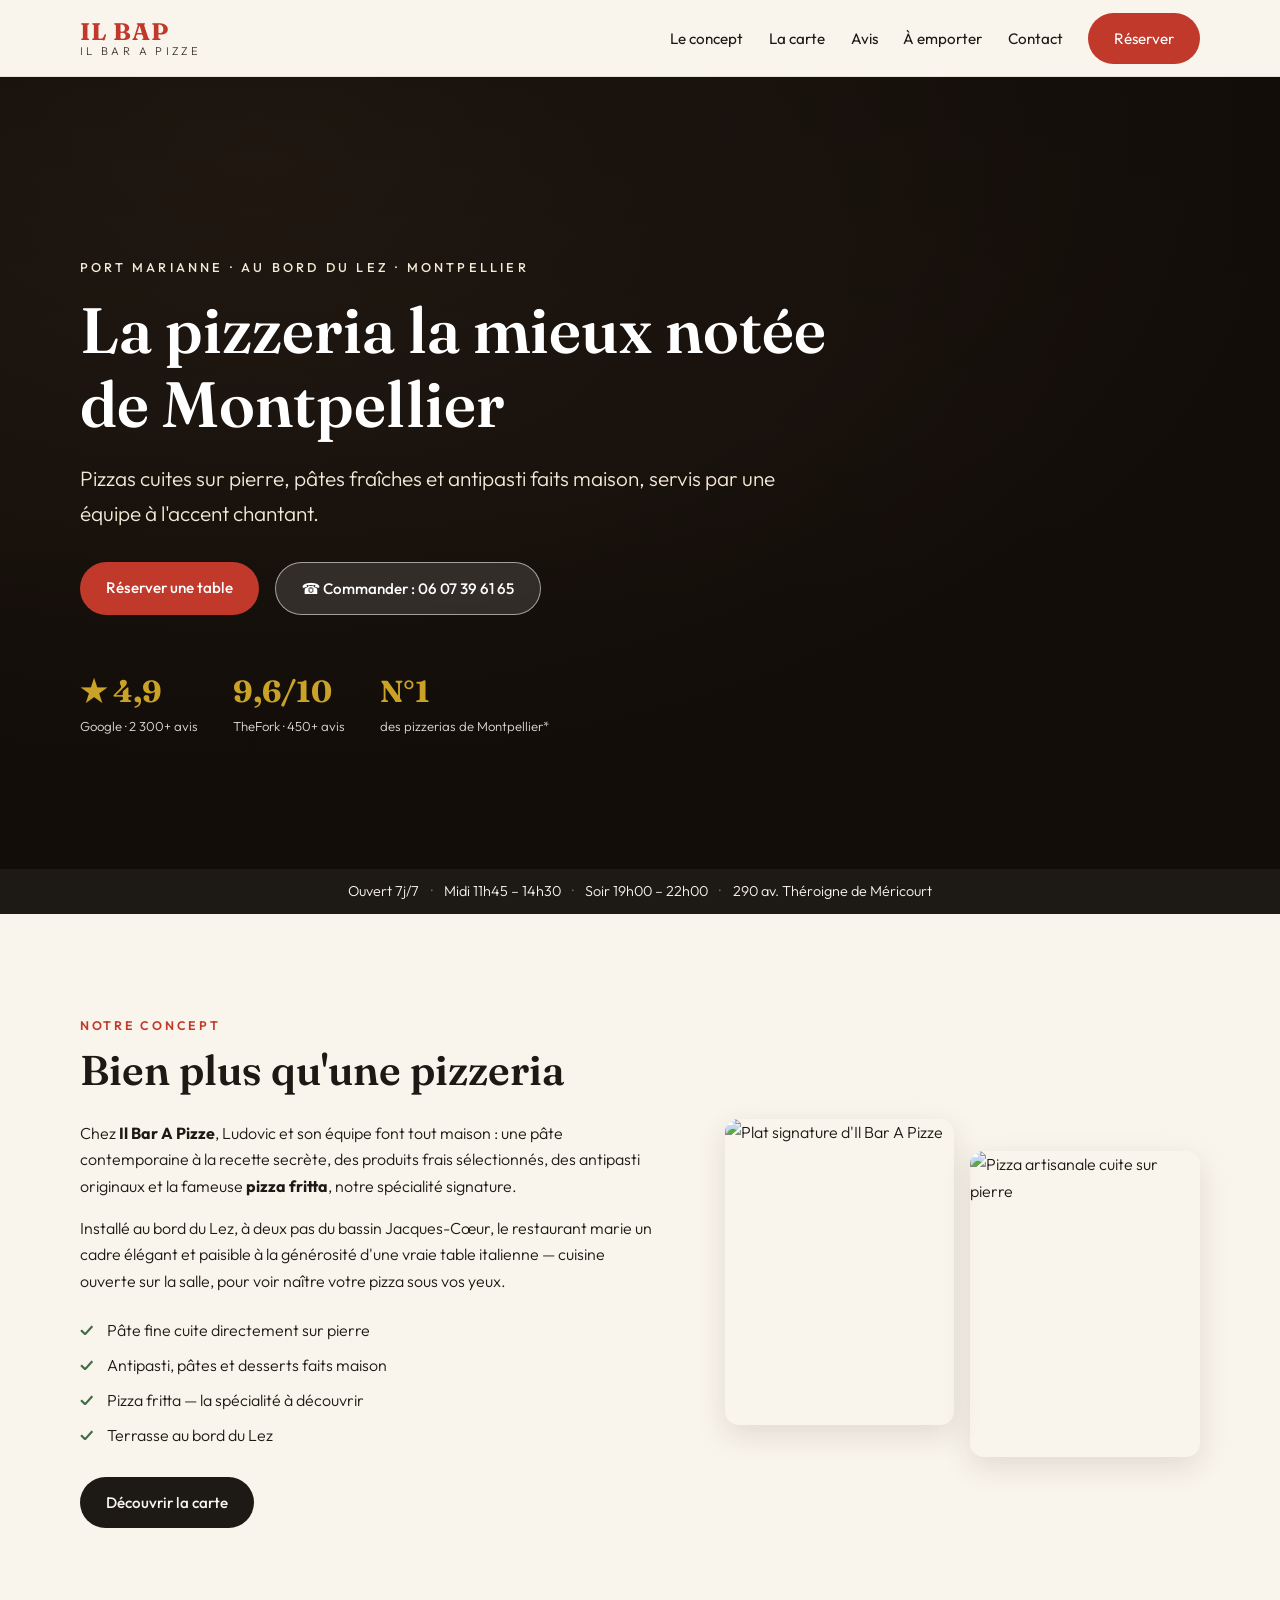
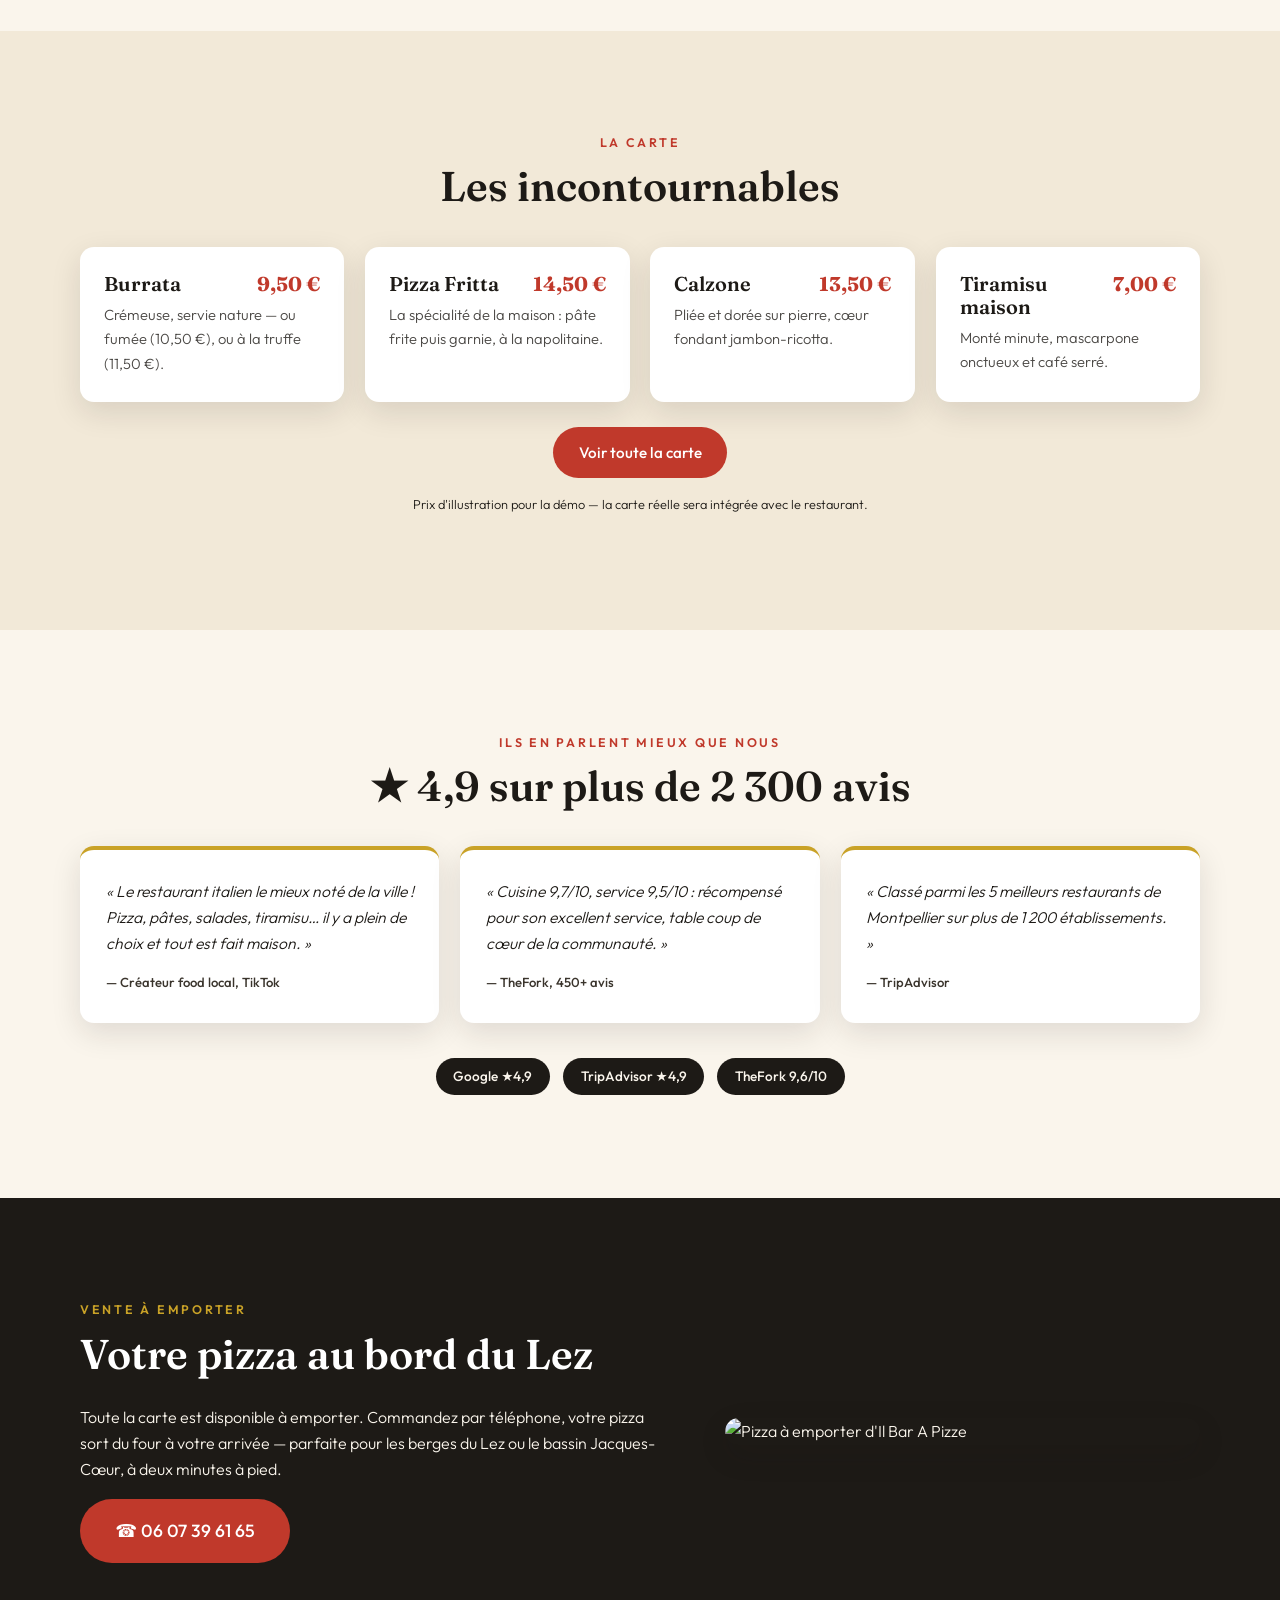
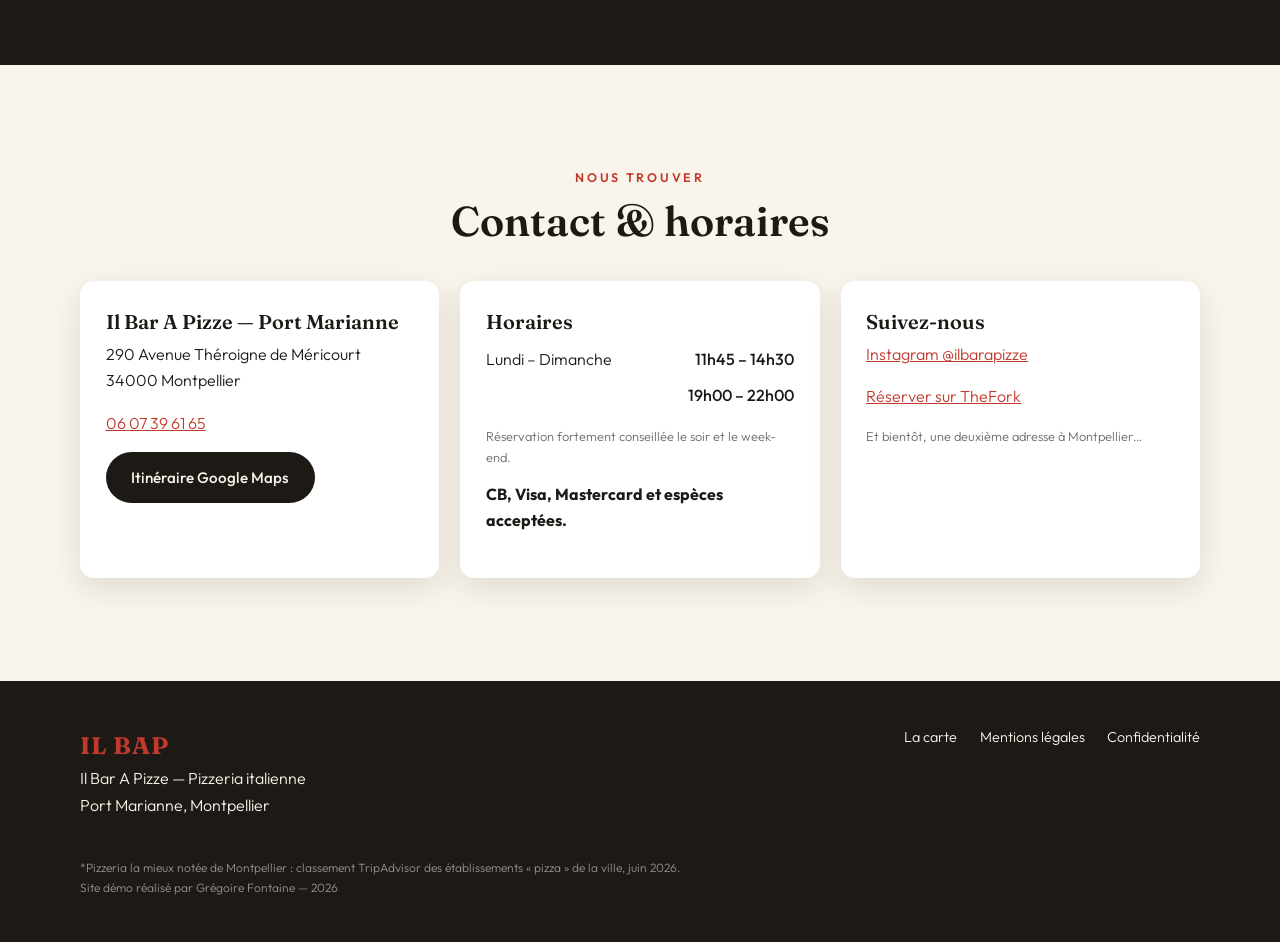
==== public/index.html @ 88d39f89 "refactor: fichiers du site dans public/ (perimetre de deploiement isole) Seul public/ est deploye su" ====
<!doctype html>
<html lang="fr">
<head>
  <meta charset="utf-8">
  <meta name="viewport" content="width=device-width, initial-scale=1">
  <title>Il Bar A Pizze — Pizzeria italienne à Montpellier Port Marianne | ★4,9</title>
  <meta name="description" content="Il Bar A Pizze, la pizzeria la mieux notée de Montpellier (★4,9 sur plus de 2 300 avis). Pizzas cuites sur pierre, pâtes fraîches et antipasti faits maison, au bord du Lez à Port Marianne. Réservation et vente à emporter.">
  <link rel="canonical" href="https://website-ilbapapizze.pages.dev/">
  <meta property="og:type" content="website">
  <meta property="og:locale" content="fr_FR">
  <meta property="og:site_name" content="Il Bar A Pizze">
  <meta property="og:title" content="Il Bar A Pizze — Pizzeria italienne à Montpellier Port Marianne">
  <meta property="og:description" content="La pizzeria la mieux notée de Montpellier : ★4,9 sur plus de 2 300 avis Google. Pizzas sur pierre, fait maison, au bord du Lez.">
  <meta property="og:url" content="https://website-ilbapapizze.pages.dev/">
  <meta property="og:image" content="https://v2cdn1.centralappstatic.com/image/clip/1080x647_cover_9dd6b33151b64650ad513213b6ce25dc.webp">
  <link rel="icon" type="image/svg+xml" href="favicon.svg">
  <link rel="preconnect" href="https://fonts.googleapis.com">
  <link rel="preconnect" href="https://fonts.gstatic.com" crossorigin>
  <link href="https://fonts.googleapis.com/css2?family=Fraunces:opsz,wght@9..144,400;9..144,600;9..144,700&family=Outfit:wght@300;400;500;600&display=swap" rel="stylesheet">
  <link rel="stylesheet" href="css/style.css">
  <script type="application/ld+json">
  {
    "@context": "https://schema.org",
    "@type": "Restaurant",
    "name": "Il Bar A Pizze",
    "alternateName": "Il BAP",
    "servesCuisine": ["Pizza", "Italienne"],
    "priceRange": "€€",
    "telephone": "+33607396165",
    "url": "https://ilbarapizze.fr",
    "address": {
      "@type": "PostalAddress",
      "streetAddress": "290 Avenue Théroigne de Méricourt",
      "addressLocality": "Montpellier",
      "postalCode": "34000",
      "addressCountry": "FR"
    },
    "hasMenu": "https://website-ilbapapizze.pages.dev/carte.html",
    "acceptsReservations": "https://www.thefork.fr/restaurant/il-bar-a-pizze-r805951",
    "openingHoursSpecification": [
      { "@type": "OpeningHoursSpecification", "dayOfWeek": ["Monday","Tuesday","Wednesday","Thursday","Friday","Saturday","Sunday"], "opens": "11:45", "closes": "14:30" },
      { "@type": "OpeningHoursSpecification", "dayOfWeek": ["Monday","Tuesday","Wednesday","Thursday","Friday","Saturday","Sunday"], "opens": "19:00", "closes": "22:00" }
    ]
  }
  </script>
</head>
<body>

<header class="site-header" id="haut">
  <div class="container header-inner">
    <a class="brand" href="#haut" aria-label="Il Bar A Pizze — accueil">
      <span class="brand-mark">IL BAP</span>
      <span class="brand-sub">Il Bar A Pizze</span>
    </a>
    <nav class="main-nav" id="main-nav" aria-label="Navigation principale">
      <a href="#concept">Le concept</a>
      <a href="carte.html">La carte</a>
      <a href="#avis">Avis</a>
      <a href="#emporter">À emporter</a>
      <a href="#contact">Contact</a>
      <a class="btn btn-primary nav-cta" href="https://www.thefork.fr/restaurant/il-bar-a-pizze-r805951" target="_blank" rel="noopener">Réserver</a>
    </nav>
    <button class="nav-toggle" id="nav-toggle" aria-expanded="false" aria-controls="main-nav" aria-label="Ouvrir le menu">
      <span></span><span></span><span></span>
    </button>
  </div>
</header>

<main>

  <!-- ===== HERO ===== -->
  <section class="hero">
    <div class="hero-media" role="img" aria-label="Pizza napolitaine sortie du four, Il Bar A Pizze"></div>
    <div class="hero-overlay"></div>
    <div class="container hero-content">
      <p class="hero-kicker reveal">Port Marianne · Au bord du Lez · Montpellier</p>
      <h1 class="reveal">La pizzeria la mieux notée<br>de Montpellier</h1>
      <p class="hero-lede reveal">Pizzas cuites sur pierre, pâtes fraîches et antipasti faits maison,
      servis par une équipe à l'accent chantant.</p>
      <div class="hero-ctas reveal">
        <a class="btn btn-primary" href="https://www.thefork.fr/restaurant/il-bar-a-pizze-r805951" target="_blank" rel="noopener">Réserver une table</a>
        <a class="btn btn-ghost" href="tel:+33607396165">☎ Commander : 06 07 39 61 65</a>
      </div>
      <div class="hero-proof reveal" aria-label="Notes du restaurant">
        <div class="proof-item"><strong>★ 4,9</strong><span>Google · 2 300+ avis</span></div>
        <div class="proof-item"><strong>9,6/10</strong><span>TheFork · 450+ avis</span></div>
        <div class="proof-item"><strong>N°1</strong><span>des pizzerias de Montpellier*</span></div>
      </div>
    </div>
  </section>

  <!-- ===== BANDEAU HORAIRES ===== -->
  <div class="ribbon">
    <div class="container ribbon-inner">
      <span>Ouvert 7j/7</span><span class="dot">·</span>
      <span>Midi 11h45 – 14h30</span><span class="dot">·</span>
      <span>Soir 19h00 – 22h00</span><span class="dot">·</span>
      <span>290 av. Théroigne de Méricourt</span>
    </div>
  </div>

  <!-- ===== CONCEPT ===== -->
  <section class="section" id="concept">
    <div class="container grid-2">
      <div class="reveal">
        <p class="kicker">Notre concept</p>
        <h2>Bien plus qu'une pizzeria</h2>
        <p>Chez <strong>Il Bar A Pizze</strong>, Ludovic et son équipe font tout maison :
        une pâte contemporaine à la recette secrète, des produits frais sélectionnés,
        des antipasti originaux et la fameuse <strong>pizza fritta</strong>, notre
        spécialité signature.</p>
        <p>Installé au bord du Lez, à deux pas du bassin Jacques-Cœur, le restaurant
        marie un cadre élégant et paisible à la générosité d'une vraie table italienne —
        cuisine ouverte sur la salle, pour voir naître votre pizza sous vos yeux.</p>
        <ul class="checklist">
          <li>Pâte fine cuite directement sur pierre</li>
          <li>Antipasti, pâtes et desserts faits maison</li>
          <li>Pizza fritta — la spécialité à découvrir</li>
          <li>Terrasse au bord du Lez</li>
        </ul>
        <a class="btn btn-secondary" href="carte.html">Découvrir la carte</a>
      </div>
      <div class="media-stack reveal">
        <img src="https://v2cdn1.centralappstatic.com/image/clip/1638x2048_gallery_b835a642960042d3a331706dbaeef940.webp?edge=800&format=webp" alt="Plat signature d'Il Bar A Pizze" loading="lazy">
        <img src="https://v2cdn1.centralappstatic.com/image/clip/1638x2048_gallery_f11c6b207b8541b193ec748c2850dc55.webp?edge=800&format=webp" alt="Pizza artisanale cuite sur pierre" loading="lazy">
      </div>
    </div>
  </section>

  <!-- ===== EXTRAITS DE CARTE ===== -->
  <section class="section section-alt" id="carte">
    <div class="container">
      <p class="kicker center reveal">La carte</p>
      <h2 class="center reveal">Les incontournables</h2>
      <div class="menu-grid">
        <article class="menu-card reveal">
          <h3>Burrata <span class="menu-price">9,50 €</span></h3>
          <p>Crémeuse, servie nature — ou fumée (10,50 €), ou à la truffe (11,50 €).</p>
        </article>
        <article class="menu-card reveal">
          <h3>Pizza Fritta <span class="menu-price">14,50 €</span></h3>
          <p>La spécialité de la maison : pâte frite puis garnie, à la napolitaine.</p>
        </article>
        <article class="menu-card reveal">
          <h3>Calzone <span class="menu-price">13,50 €</span></h3>
          <p>Pliée et dorée sur pierre, cœur fondant jambon-ricotta.</p>
        </article>
        <article class="menu-card reveal">
          <h3>Tiramisu maison <span class="menu-price">7,00 €</span></h3>
          <p>Monté minute, mascarpone onctueux et café serré.</p>
        </article>
      </div>
      <p class="center reveal"><a class="btn btn-primary" href="carte.html">Voir toute la carte</a></p>
      <p class="center fine-print reveal">Prix d'illustration pour la démo — la carte réelle sera intégrée avec le restaurant.</p>
    </div>
  </section>

  <!-- ===== AVIS ===== -->
  <section class="section" id="avis">
    <div class="container">
      <p class="kicker center reveal">Ils en parlent mieux que nous</p>
      <h2 class="center reveal">★ 4,9 sur plus de 2 300 avis</h2>
      <div class="reviews-grid">
        <blockquote class="review-card reveal">
          <p>« Le restaurant italien le mieux noté de la ville ! Pizza, pâtes, salades,
          tiramisu… il y a plein de choix et tout est fait maison. »</p>
          <footer>— Créateur food local, TikTok</footer>
        </blockquote>
        <blockquote class="review-card reveal">
          <p>« Cuisine 9,7/10, service 9,5/10 : récompensé pour son excellent service,
          table coup de cœur de la communauté. »</p>
          <footer>— TheFork, 450+ avis</footer>
        </blockquote>
        <blockquote class="review-card reveal">
          <p>« Classé parmi les 5 meilleurs restaurants de Montpellier sur plus de
          1 200 établissements. »</p>
          <footer>— TripAdvisor</footer>
        </blockquote>
      </div>
      <div class="badges reveal">
        <a class="badge" href="https://www.google.com/maps/search/?api=1&query=Il+Bar+A+Pizze+Montpellier" target="_blank" rel="noopener">Google ★4,9</a>
        <a class="badge" href="https://www.tripadvisor.com/Restaurant_Review-g187153-d26343983-Reviews-Il_Bar_A_Pizze-Montpellier_Herault_Occitanie.html" target="_blank" rel="noopener">TripAdvisor ★4,9</a>
        <a class="badge" href="https://www.thefork.fr/restaurant/il-bar-a-pizze-r805951" target="_blank" rel="noopener">TheFork 9,6/10</a>
      </div>
    </div>
  </section>

  <!-- ===== À EMPORTER ===== -->
  <section class="section section-dark" id="emporter">
    <div class="container grid-2">
      <div class="reveal">
        <p class="kicker">Vente à emporter</p>
        <h2>Votre pizza au bord du Lez</h2>
        <p>Toute la carte est disponible à emporter. Commandez par téléphone,
        votre pizza sort du four à votre arrivée — parfaite pour les berges
        du Lez ou le bassin Jacques-Cœur, à deux minutes à pied.</p>
        <a class="btn btn-primary btn-lg" href="tel:+33607396165">☎ 06 07 39 61 65</a>
      </div>
      <div class="reveal">
        <img class="rounded" src="https://v2cdn1.centralappstatic.com/image/clip/1638x2048_gallery_f69d93fa540847f6a11b958d049e3445.webp?edge=800&format=webp" alt="Pizza à emporter d'Il Bar A Pizze" loading="lazy">
      </div>
    </div>
  </section>

  <!-- ===== CONTACT ===== -->
  <section class="section" id="contact">
    <div class="container">
      <p class="kicker center reveal">Nous trouver</p>
      <h2 class="center reveal">Contact & horaires</h2>
      <div class="contact-grid">
        <div class="contact-card reveal">
          <h3>Il Bar A Pizze — Port Marianne</h3>
          <p>290 Avenue Théroigne de Méricourt<br>34000 Montpellier</p>
          <p><a href="tel:+33607396165">06 07 39 61 65</a></p>
          <p><a class="btn btn-secondary" href="https://www.google.com/maps/search/?api=1&query=Il+Bar+A+Pizze+290+Avenue+Théroigne+de+Méricourt+Montpellier" target="_blank" rel="noopener">Itinéraire Google Maps</a></p>
        </div>
        <div class="contact-card reveal">
          <h3>Horaires</h3>
          <table class="hours">
            <tr><td>Lundi – Dimanche</td><td>11h45 – 14h30</td></tr>
            <tr><td></td><td>19h00 – 22h00</td></tr>
          </table>
          <p class="fine-print">Réservation fortement conseillée le soir et le week-end.</p>
          <p><strong>CB, Visa, Mastercard et espèces acceptées.</strong></p>
        </div>
        <div class="contact-card reveal">
          <h3>Suivez-nous</h3>
          <p><a href="https://www.instagram.com/ilbarapizze" target="_blank" rel="noopener">Instagram @ilbarapizze</a></p>
          <p><a href="https://www.thefork.fr/restaurant/il-bar-a-pizze-r805951" target="_blank" rel="noopener">Réserver sur TheFork</a></p>
          <p class="fine-print">Et bientôt, une deuxième adresse à Montpellier…</p>
        </div>
      </div>
    </div>
  </section>

</main>

<footer class="site-footer">
  <div class="container footer-inner">
    <div>
      <span class="brand-mark">IL BAP</span>
      <p>Il Bar A Pizze — Pizzeria italienne<br>Port Marianne, Montpellier</p>
    </div>
    <nav aria-label="Liens de bas de page">
      <a href="carte.html">La carte</a>
      <a href="mentions-legales.html">Mentions légales</a>
      <a href="confidentialite.html">Confidentialité</a>
    </nav>
    <p class="footer-note">*Pizzeria la mieux notée de Montpellier : classement TripAdvisor des établissements « pizza » de la ville, juin 2026.<br>
    Site démo réalisé par Grégoire Fontaine — <span id="year"></span></p>
  </div>
</footer>

<script src="js/main.js"></script>
</body>
</html>
---- public/css/style.css ----
/* ============================================
   Il Bar A Pizze — démo
   Palette : crème / charbon / tomate / basilic
   ============================================ */

:root {
  --cream: #faf5ec;
  --cream-deep: #f2e9d8;
  --char: #1d1a16;
  --char-soft: #3a342c;
  --tomato: #c0392b;
  --tomato-dark: #9e2b1f;
  --basil: #3f6b45;
  --gold: #c9a227;
  --white: #ffffff;
  --radius: 14px;
  --shadow: 0 10px 30px rgba(29, 26, 22, .12);
  --font-display: "Fraunces", Georgia, serif;
  --font-body: "Outfit", system-ui, sans-serif;
}

* { margin: 0; padding: 0; box-sizing: border-box; }

html { scroll-behavior: smooth; }

body {
  font-family: var(--font-body);
  font-weight: 300;
  color: var(--char);
  background: var(--cream);
  line-height: 1.65;
  -webkit-font-smoothing: antialiased;
}

img { max-width: 100%; display: block; }

.container { width: min(1120px, 92%); margin-inline: auto; }

h1, h2, h3 { font-family: var(--font-display); font-weight: 600; line-height: 1.15; }
h1 { font-size: clamp(2.2rem, 5.5vw, 4rem); }
h2 { font-size: clamp(1.7rem, 3.5vw, 2.6rem); margin-bottom: .6em; }
h3 { font-size: 1.25rem; margin-bottom: .4em; }

p { margin-bottom: 1em; }
a { color: var(--tomato); }

.center { text-align: center; }

.kicker {
  text-transform: uppercase;
  letter-spacing: .22em;
  font-size: .78rem;
  font-weight: 600;
  color: var(--tomato);
  margin-bottom: .8em;
}

.fine-print { font-size: .8rem; opacity: .65; }

/* ===== Boutons ===== */
.btn {
  display: inline-block;
  padding: .85em 1.7em;
  border-radius: 999px;
  font-weight: 500;
  font-size: .95rem;
  text-decoration: none;
  transition: transform .18s ease, box-shadow .18s ease, background .18s ease;
}
.btn:hover { transform: translateY(-2px); box-shadow: var(--shadow); }
.btn-primary { background: var(--tomato); color: var(--white); }
.btn-primary:hover { background: var(--tomato-dark); }
.btn-secondary { background: var(--char); color: var(--cream); }
.btn-ghost { background: rgba(255,255,255,.12); color: var(--white); border: 1px solid rgba(255,255,255,.55); backdrop-filter: blur(4px); }
.btn-ghost-dark { background: transparent; color: var(--char); border: 1.5px solid var(--char); }
.btn-lg { font-size: 1.1rem; padding: 1em 2em; }

/* ===== Header ===== */
.site-header {
  position: sticky; top: 0; z-index: 50;
  background: rgba(250, 245, 236, .92);
  backdrop-filter: blur(10px);
  border-bottom: 1px solid rgba(29,26,22,.08);
}
.header-inner { display: flex; align-items: center; justify-content: space-between; padding-block: .8rem; }
.brand { text-decoration: none; color: var(--char); display: flex; flex-direction: column; line-height: 1.1; }
.brand-mark { font-family: var(--font-display); font-weight: 700; font-size: 1.5rem; letter-spacing: .04em; color: var(--tomato); }
.brand-sub { font-size: .7rem; text-transform: uppercase; letter-spacing: .3em; color: var(--char-soft); }
.main-nav { display: flex; align-items: center; gap: 1.6rem; }
.main-nav a { color: var(--char); text-decoration: none; font-weight: 400; font-size: .95rem; }
.main-nav a:hover { color: var(--tomato); }
.main-nav a[aria-current="page"] { color: var(--tomato); font-weight: 600; }
.nav-cta { color: var(--white) !important; }
.nav-toggle { display: none; background: none; border: none; cursor: pointer; padding: .4rem; }
.nav-toggle span { display: block; width: 24px; height: 2px; background: var(--char); margin: 5px 0; transition: .25s; }

/* ===== Hero ===== */
.hero { position: relative; min-height: 88vh; display: flex; align-items: center; color: var(--white); }
.hero-media {
  position: absolute; inset: 0;
  background:
    url("https://v2cdn1.centralappstatic.com/image/clip/1080x647_cover_9dd6b33151b64650ad513213b6ce25dc.webp?edge=1600&format=webp") center/cover no-repeat,
    radial-gradient(120% 120% at 20% 10%, #2c2017 0%, #120d09 70%);
}
.hero-overlay {
  position: absolute; inset: 0;
  background: linear-gradient(180deg, rgba(18,13,9,.55) 0%, rgba(18,13,9,.35) 45%, rgba(18,13,9,.78) 100%);
}
.hero-content { position: relative; padding-block: 7rem 4rem; }
.hero-kicker { text-transform: uppercase; letter-spacing: .25em; font-size: .8rem; font-weight: 500; margin-bottom: 1.2em; color: var(--cream-deep); }
.hero-lede { font-size: clamp(1.05rem, 2vw, 1.3rem); max-width: 34em; margin-top: 1em; color: var(--cream-deep); }
.hero-ctas { display: flex; flex-wrap: wrap; gap: 1rem; margin-top: 2rem; }
.hero-proof { display: flex; flex-wrap: wrap; gap: 2.2rem; margin-top: 3.2rem; }
.proof-item { display: flex; flex-direction: column; }
.proof-item strong { font-family: var(--font-display); font-size: 1.9rem; color: var(--gold); }
.proof-item span { font-size: .82rem; opacity: .85; }

/* ===== Ribbon horaires ===== */
.ribbon { background: var(--char); color: var(--cream); font-size: .9rem; }
.ribbon-inner { display: flex; flex-wrap: wrap; justify-content: center; gap: .7rem; padding-block: .65rem; }
.ribbon .dot { opacity: .45; }

/* ===== Sections ===== */
.section { padding-block: clamp(3.5rem, 8vw, 6.5rem); }
.section-alt { background: var(--cream-deep); }
.section-dark { background: var(--char); color: var(--cream); }
.section-dark h2 { color: var(--white); }
.section-dark .kicker { color: var(--gold); }

.grid-2 { display: grid; grid-template-columns: 1.1fr .9fr; gap: clamp(2rem, 5vw, 4.5rem); align-items: center; }

.checklist { list-style: none; margin: 1.4em 0 1.8em; }
.checklist li { padding-left: 1.7em; position: relative; margin-bottom: .55em; }
.checklist li::before { content: "✓"; position: absolute; left: 0; color: var(--basil); font-weight: 700; }

.media-stack { display: grid; grid-template-columns: 1fr 1fr; gap: 1rem; }
.media-stack img { border-radius: var(--radius); box-shadow: var(--shadow); aspect-ratio: 3/4; object-fit: cover; }
.media-stack img:last-child { transform: translateY(2rem); }

.rounded { border-radius: var(--radius); box-shadow: var(--shadow); }

/* ===== Menu cards (accueil) ===== */
.menu-grid { display: grid; grid-template-columns: repeat(auto-fit, minmax(230px, 1fr)); gap: 1.3rem; margin-block: 2.2rem 1.6rem; }
.menu-card { background: var(--white); border-radius: var(--radius); padding: 1.6rem 1.5rem; box-shadow: var(--shadow); }
.menu-card h3 { display: flex; justify-content: space-between; align-items: baseline; gap: .6rem; }
.menu-card p { margin: 0; font-size: .92rem; opacity: .8; }
.menu-price { font-family: var(--font-display); color: var(--tomato); font-weight: 700; white-space: nowrap; }

/* ===== Page carte ===== */
.page-hero { background: var(--char); color: var(--cream); text-align: center; padding-block: clamp(3.5rem, 7vw, 5.5rem); }
.page-hero .hero-kicker { color: var(--gold); }
.page-hero .hero-lede a { color: var(--gold); }
.menu-page { max-width: 760px; }
.menu-section { margin-bottom: 3rem; }
.menu-section h2 { border-bottom: 2px solid var(--tomato); display: inline-block; padding-bottom: .15em; }
.menu-note { font-family: var(--font-body); font-size: .85rem; font-weight: 300; opacity: .65; }
.menu-list { margin-top: 1.2rem; }
.menu-item { margin-bottom: 1.1rem; }
.menu-item dt { display: flex; align-items: baseline; gap: .5rem; font-weight: 500; font-size: 1.05rem; }
.menu-item .dots { flex: 1; border-bottom: 2px dotted rgba(29,26,22,.25); transform: translateY(-4px); }
.menu-item dd { font-size: .9rem; opacity: .75; }
.menu-item.star dt { color: var(--tomato-dark); font-weight: 600; }
.cta-row { display: flex; flex-wrap: wrap; gap: 1rem; justify-content: center; margin-top: 2rem; }

/* ===== Avis ===== */
.reviews-grid { display: grid; grid-template-columns: repeat(auto-fit, minmax(260px, 1fr)); gap: 1.3rem; margin-block: 2.2rem; }
.review-card { background: var(--white); border-radius: var(--radius); padding: 1.8rem 1.6rem; box-shadow: var(--shadow); border-top: 4px solid var(--gold); }
.review-card p { font-style: italic; font-size: .98rem; }
.review-card footer { font-size: .82rem; font-weight: 500; color: var(--char-soft); }
.badges { display: flex; flex-wrap: wrap; gap: .8rem; justify-content: center; }
.badge {
  background: var(--char); color: var(--cream); text-decoration: none;
  padding: .55em 1.3em; border-radius: 999px; font-size: .85rem; font-weight: 500;
  transition: background .18s;
}
.badge:hover { background: var(--tomato); }

/* ===== Contact ===== */
.contact-grid { display: grid; grid-template-columns: repeat(auto-fit, minmax(250px, 1fr)); gap: 1.3rem; margin-top: 2.2rem; }
.contact-card { background: var(--white); border-radius: var(--radius); padding: 1.8rem 1.6rem; box-shadow: var(--shadow); }
.hours { width: 100%; border-collapse: collapse; margin-bottom: .8rem; }
.hours td { padding: .3em 0; }
.hours td:last-child { text-align: right; font-weight: 500; }

/* ===== Footer ===== */
.site-footer { background: var(--char); color: var(--cream); padding-block: 2.8rem; }
.footer-inner { display: grid; grid-template-columns: 1fr auto; gap: 1.5rem 3rem; align-items: start; }
.site-footer nav { display: flex; gap: 1.4rem; flex-wrap: wrap; }
.site-footer a { color: var(--cream); text-decoration: none; font-size: .9rem; }
.site-footer a:hover { color: var(--gold); }
.footer-note { grid-column: 1 / -1; font-size: .75rem; opacity: .55; margin: 0; }

/* ===== Pages légales ===== */
.legal { max-width: 760px; }
.legal h2 { font-size: 1.35rem; margin-top: 2em; }

/* ===== Reveal animation ===== */
.reveal { opacity: 0; transform: translateY(22px); transition: opacity .7s ease, transform .7s ease; }
.reveal.visible { opacity: 1; transform: none; }
@media (prefers-reduced-motion: reduce) {
  html { scroll-behavior: auto; }
  .reveal { opacity: 1; transform: none; transition: none; }
}

/* ===== Responsive ===== */
@media (max-width: 860px) {
  .grid-2 { grid-template-columns: 1fr; }
  .media-stack img:last-child { transform: none; }
  .footer-inner { grid-template-columns: 1fr; }

  .nav-toggle { display: block; }
  .main-nav {
    display: none;
    position: absolute; top: 100%; left: 0; right: 0;
    flex-direction: column; align-items: flex-start;
    background: var(--cream);
    padding: 1.2rem 4%;
    gap: 1.1rem;
    border-bottom: 1px solid rgba(29,26,22,.1);
    box-shadow: var(--shadow);
  }
  .main-nav.open { display: flex; }
}
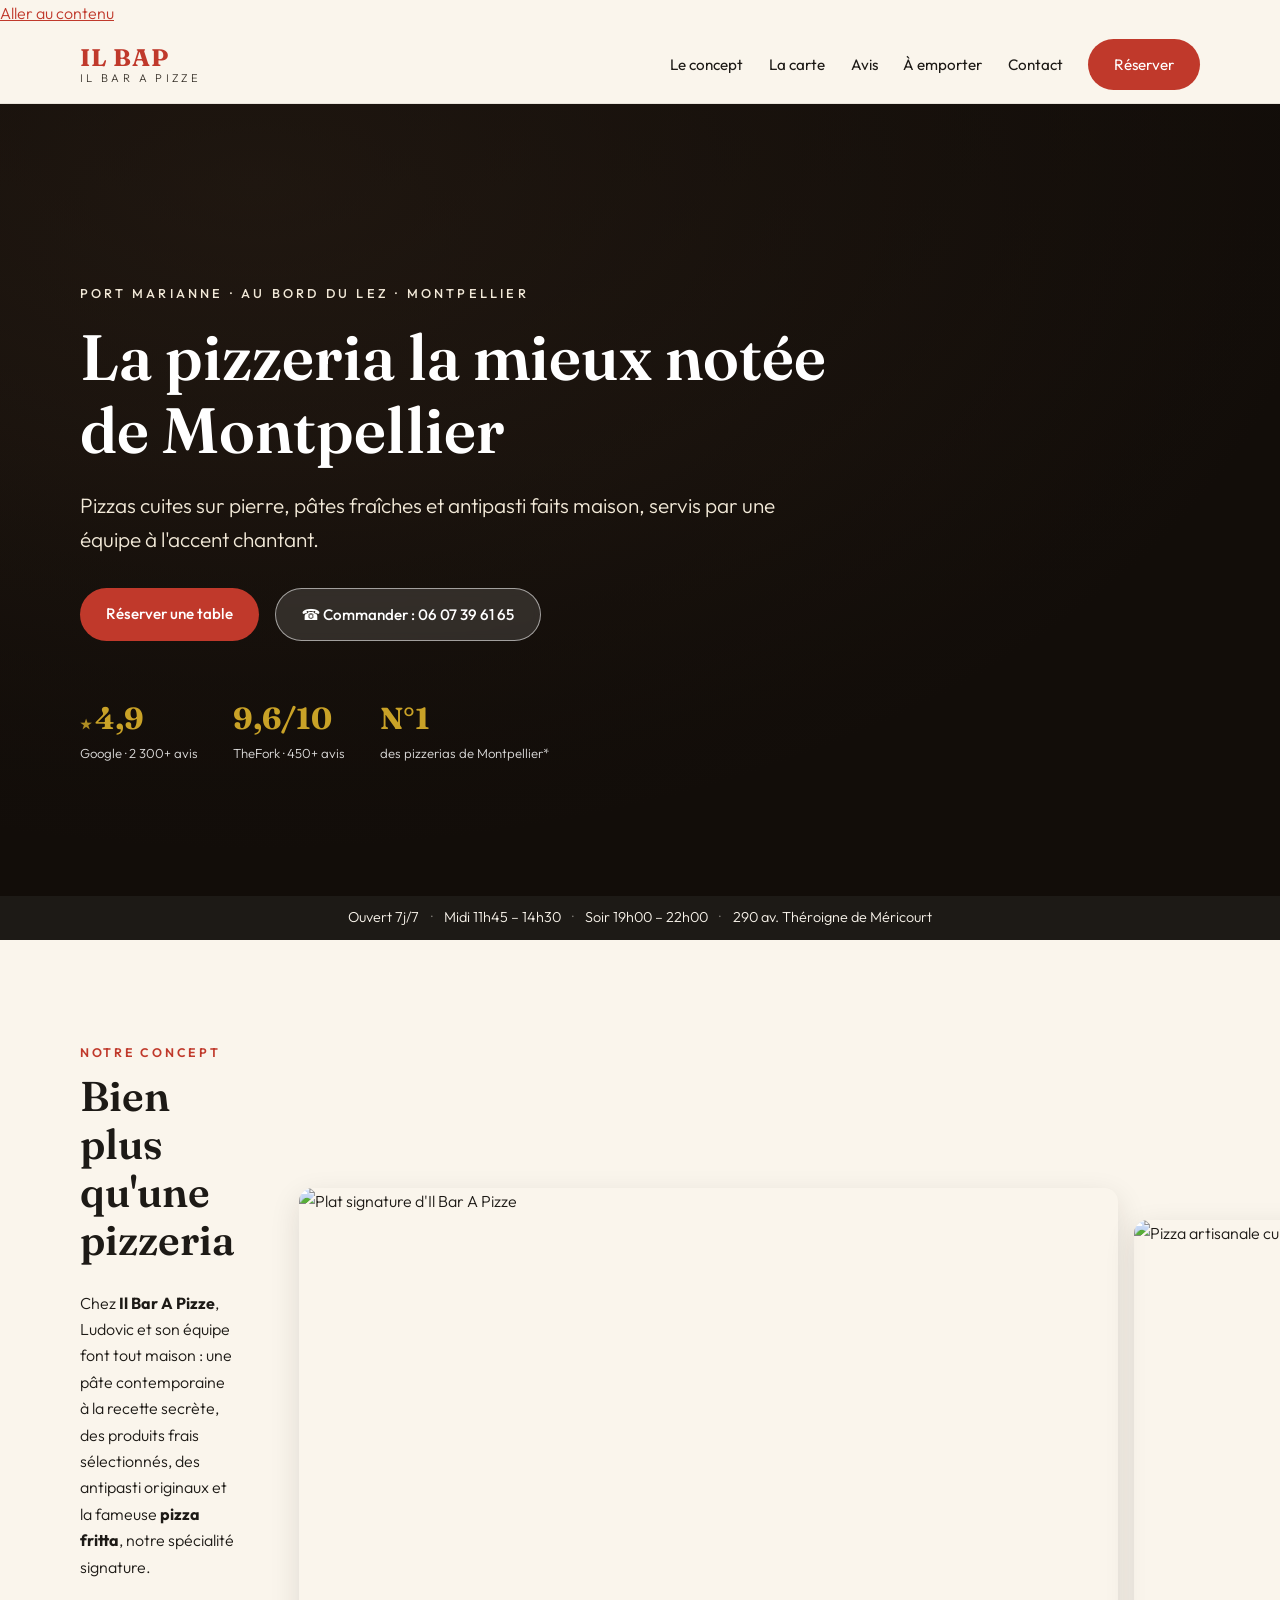
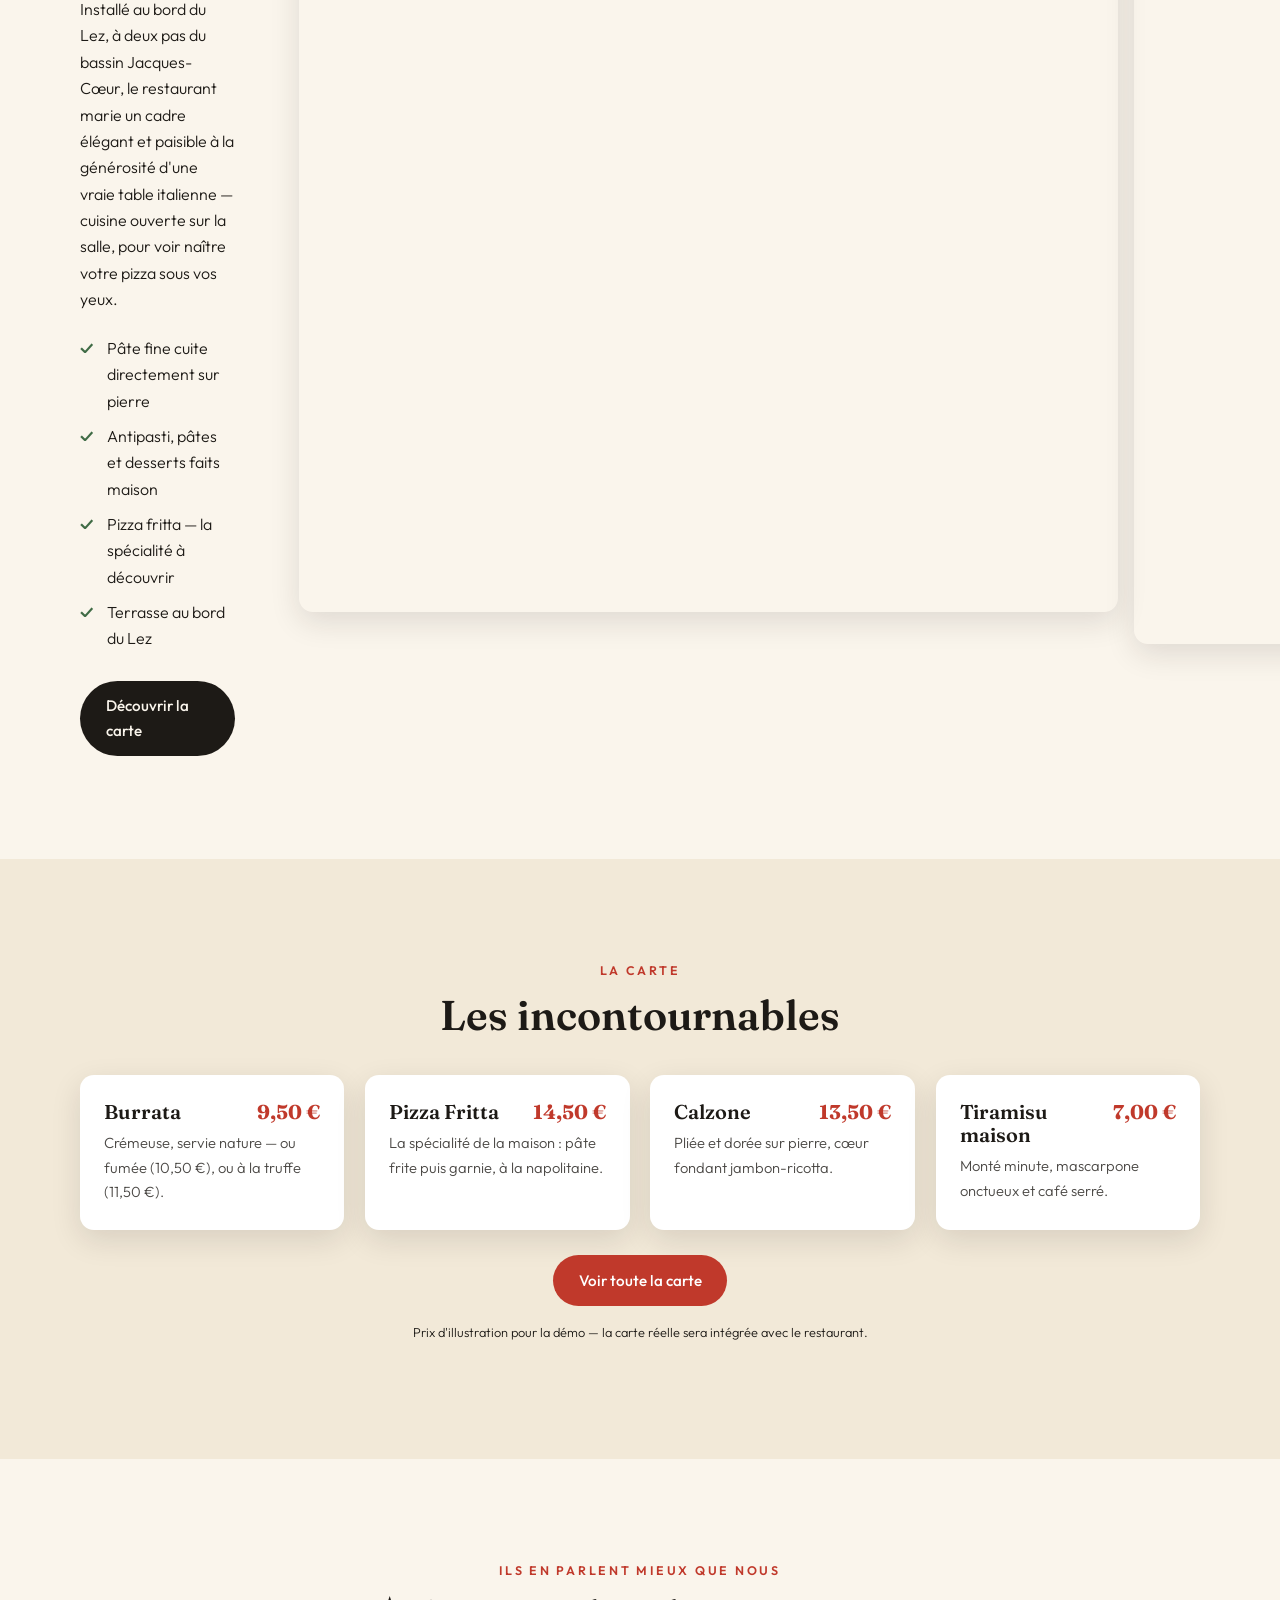
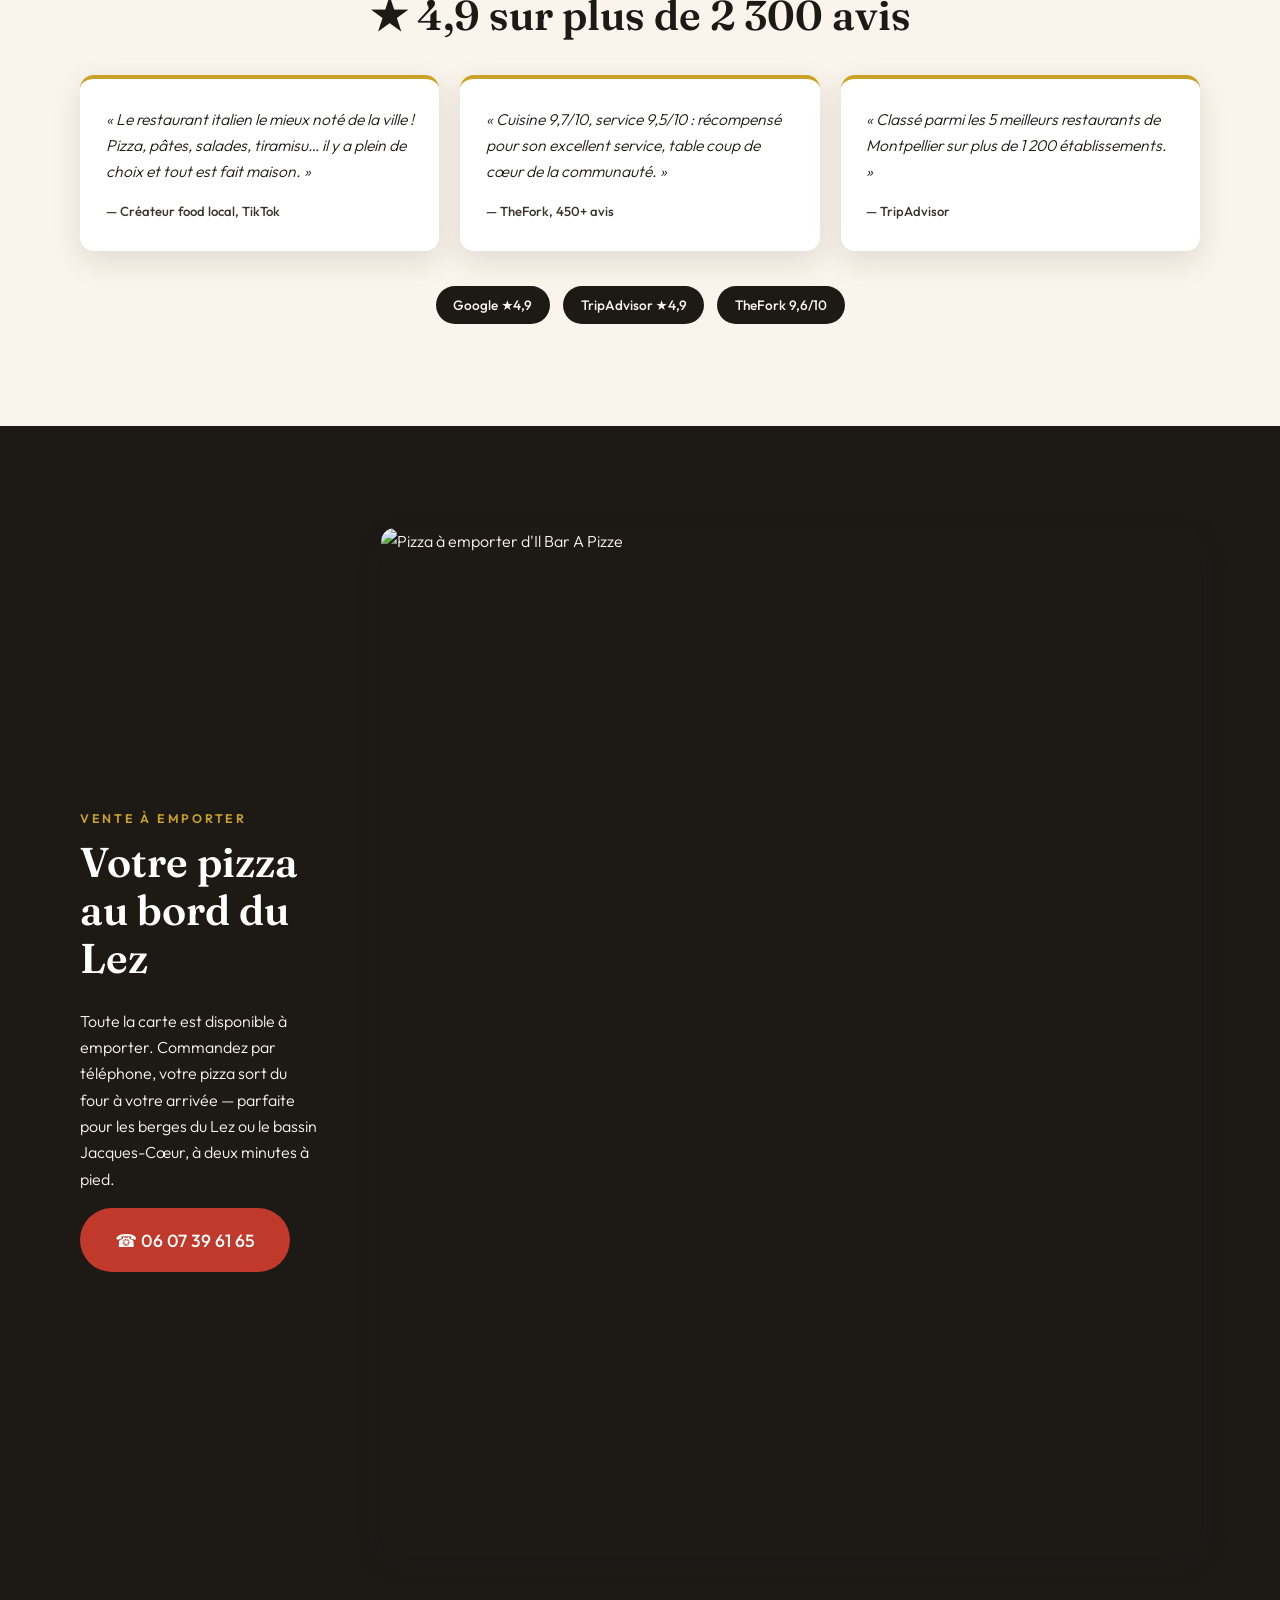
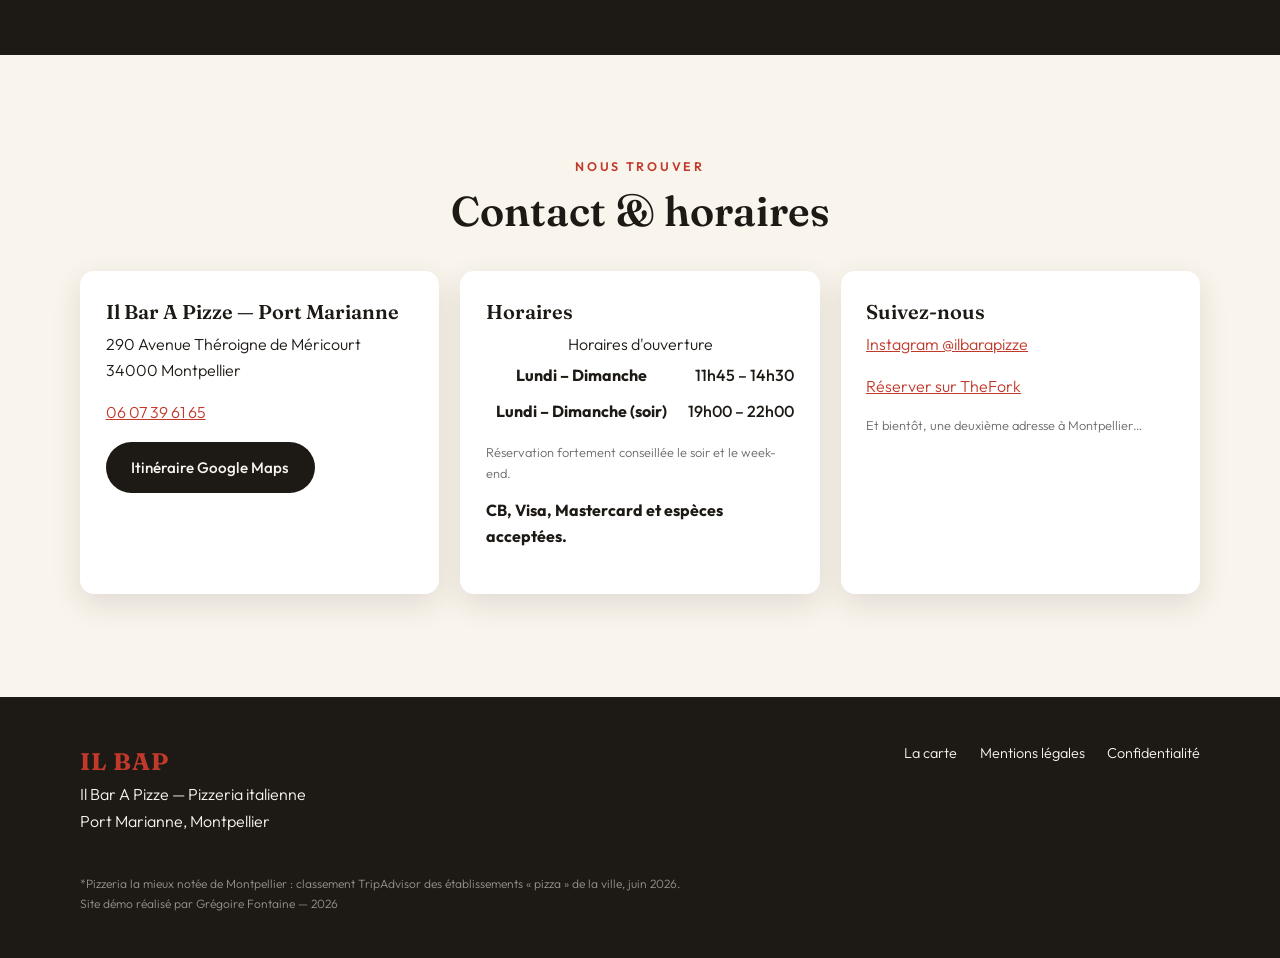
==== commit b858f37c: "fix: durcissement securite + accessibilite + SEO suite a l audit - _headers Cloudflare: CSP, X-Frame" ====
--- a/public/index.html
+++ b/public/index.html
@@ -4,39 +4,67 @@
   <meta charset="utf-8">
   <meta name="viewport" content="width=device-width, initial-scale=1">
   <title>Il Bar A Pizze — Pizzeria italienne à Montpellier Port Marianne | ★4,9</title>
-  <meta name="description" content="Il Bar A Pizze, la pizzeria la mieux notée de Montpellier (★4,9 sur plus de 2 300 avis). Pizzas cuites sur pierre, pâtes fraîches et antipasti faits maison, au bord du Lez à Port Marianne. Réservation et vente à emporter.">
+  <meta name="description" content="Il Bar A Pizze, la pizzeria la mieux notée de Montpellier (★4,9, 2 300+ avis). Pizzas sur pierre, fait maison, au bord du Lez. Réserver ou à emporter.">
   <link rel="canonical" href="https://website-ilbapapizze.pages.dev/">
-  <meta property="og:type" content="website">
+  <meta property="og:type" content="restaurant">
   <meta property="og:locale" content="fr_FR">
   <meta property="og:site_name" content="Il Bar A Pizze">
   <meta property="og:title" content="Il Bar A Pizze — Pizzeria italienne à Montpellier Port Marianne">
   <meta property="og:description" content="La pizzeria la mieux notée de Montpellier : ★4,9 sur plus de 2 300 avis Google. Pizzas sur pierre, fait maison, au bord du Lez.">
   <meta property="og:url" content="https://website-ilbapapizze.pages.dev/">
-  <meta property="og:image" content="https://v2cdn1.centralappstatic.com/image/clip/1080x647_cover_9dd6b33151b64650ad513213b6ce25dc.webp">
-  <link rel="icon" type="image/svg+xml" href="favicon.svg">
+  <meta property="og:image" content="https://v2cdn1.centralappstatic.com/image/clip/1080x647_cover_9dd6b33151b64650ad513213b6ce25dc.webp?edge=1200&format=webp">
+  <meta property="og:image:alt" content="Pizza napolitaine cuite sur pierre chez Il Bar A Pizze">
+  <meta name="twitter:card" content="summary_large_image">
+  <meta name="twitter:title" content="Il Bar A Pizze — Pizzeria italienne à Montpellier Port Marianne">
+  <meta name="twitter:description" content="La pizzeria la mieux notée de Montpellier : ★4,9 sur plus de 2 300 avis Google. Pizzas sur pierre, fait maison.">
+  <meta name="twitter:image" content="https://v2cdn1.centralappstatic.com/image/clip/1080x647_cover_9dd6b33151b64650ad513213b6ce25dc.webp?edge=1200&format=webp">
+  <link rel="icon" type="image/svg+xml" href="/favicon.svg">
   <link rel="preconnect" href="https://fonts.googleapis.com">
   <link rel="preconnect" href="https://fonts.gstatic.com" crossorigin>
+  <link rel="preconnect" href="https://v2cdn1.centralappstatic.com" crossorigin>
   <link href="https://fonts.googleapis.com/css2?family=Fraunces:opsz,wght@9..144,400;9..144,600;9..144,700&family=Outfit:wght@300;400;500;600&display=swap" rel="stylesheet">
-  <link rel="stylesheet" href="css/style.css">
+  <link rel="stylesheet" href="/css/style.css">
   <script type="application/ld+json">
   {
     "@context": "https://schema.org",
     "@type": "Restaurant",
+    "@id": "https://website-ilbapapizze.pages.dev/#restaurant",
     "name": "Il Bar A Pizze",
     "alternateName": "Il BAP",
+    "description": "Pizzeria italienne à Montpellier Port Marianne : pizzas cuites sur pierre, antipasti, pâtes et desserts faits maison, au bord du Lez.",
     "servesCuisine": ["Pizza", "Italienne"],
     "priceRange": "€€",
     "telephone": "+33607396165",
-    "url": "https://ilbarapizze.fr",
+    "url": "https://website-ilbapapizze.pages.dev/",
+    "image": "https://v2cdn1.centralappstatic.com/image/clip/1080x647_cover_9dd6b33151b64650ad513213b6ce25dc.webp?edge=1200&format=webp",
     "address": {
       "@type": "PostalAddress",
       "streetAddress": "290 Avenue Théroigne de Méricourt",
       "addressLocality": "Montpellier",
       "postalCode": "34000",
+      "addressRegion": "Occitanie",
       "addressCountry": "FR"
     },
+    "geo": {
+      "@type": "GeoCoordinates",
+      "latitude": 43.5976,
+      "longitude": 3.8997
+    },
+    "hasMap": "https://www.google.com/maps/search/?api=1&query=Il+Bar+A+Pizze+290+Avenue+Théroigne+de+Méricourt+Montpellier",
     "hasMenu": "https://website-ilbapapizze.pages.dev/carte.html",
     "acceptsReservations": "https://www.thefork.fr/restaurant/il-bar-a-pizze-r805951",
+    "aggregateRating": {
+      "@type": "AggregateRating",
+      "ratingValue": "4.9",
+      "reviewCount": "2300",
+      "bestRating": "5"
+    },
+    "sameAs": [
+      "https://www.instagram.com/ilbarapizze",
+      "https://www.facebook.com/p/Il-Bar-a-Pizze-100089895712086/",
+      "https://www.thefork.fr/restaurant/il-bar-a-pizze-r805951",
+      "https://www.tripadvisor.com/Restaurant_Review-g187153-d26343983-Reviews-Il_Bar_A_Pizze-Montpellier_Herault_Occitanie.html"
+    ],
     "openingHoursSpecification": [
       { "@type": "OpeningHoursSpecification", "dayOfWeek": ["Monday","Tuesday","Wednesday","Thursday","Friday","Saturday","Sunday"], "opens": "11:45", "closes": "14:30" },
       { "@type": "OpeningHoursSpecification", "dayOfWeek": ["Monday","Tuesday","Wednesday","Thursday","Friday","Saturday","Sunday"], "opens": "19:00", "closes": "22:00" }
@@ -46,6 +74,8 @@
 </head>
 <body>
 
+<a class="skip-link" href="#contenu">Aller au contenu</a>
+
 <header class="site-header" id="haut">
   <div class="container header-inner">
     <a class="brand" href="#haut" aria-label="Il Bar A Pizze — accueil">
@@ -54,7 +84,7 @@
     </a>
     <nav class="main-nav" id="main-nav" aria-label="Navigation principale">
       <a href="#concept">Le concept</a>
-      <a href="carte.html">La carte</a>
+      <a href="/carte.html">La carte</a>
       <a href="#avis">Avis</a>
       <a href="#emporter">À emporter</a>
       <a href="#contact">Contact</a>
@@ -66,7 +96,7 @@
   </div>
 </header>
 
-<main>
+<main id="contenu">
 
   <!-- ===== HERO ===== -->
   <section class="hero">
@@ -82,7 +112,7 @@
         <a class="btn btn-ghost" href="tel:+33607396165">☎ Commander : 06 07 39 61 65</a>
       </div>
       <div class="hero-proof reveal" aria-label="Notes du restaurant">
-        <div class="proof-item"><strong>★ 4,9</strong><span>Google · 2 300+ avis</span></div>
+        <div class="proof-item"><strong><span aria-hidden="true">★ </span>4,9</strong><span>Google · 2 300+ avis</span></div>
         <div class="proof-item"><strong>9,6/10</strong><span>TheFork · 450+ avis</span></div>
         <div class="proof-item"><strong>N°1</strong><span>des pizzerias de Montpellier*</span></div>
       </div>
@@ -118,11 +148,11 @@
           <li>Pizza fritta — la spécialité à découvrir</li>
           <li>Terrasse au bord du Lez</li>
         </ul>
-        <a class="btn btn-secondary" href="carte.html">Découvrir la carte</a>
+        <a class="btn btn-secondary" href="/carte.html">Découvrir la carte</a>
       </div>
       <div class="media-stack reveal">
-        <img src="https://v2cdn1.centralappstatic.com/image/clip/1638x2048_gallery_b835a642960042d3a331706dbaeef940.webp?edge=800&format=webp" alt="Plat signature d'Il Bar A Pizze" loading="lazy">
-        <img src="https://v2cdn1.centralappstatic.com/image/clip/1638x2048_gallery_f11c6b207b8541b193ec748c2850dc55.webp?edge=800&format=webp" alt="Pizza artisanale cuite sur pierre" loading="lazy">
+        <img src="https://v2cdn1.centralappstatic.com/image/clip/1638x2048_gallery_b835a642960042d3a331706dbaeef940.webp?edge=800&format=webp" alt="Plat signature d'Il Bar A Pizze" width="819" height="1024" loading="lazy">
+        <img src="https://v2cdn1.centralappstatic.com/image/clip/1638x2048_gallery_f11c6b207b8541b193ec748c2850dc55.webp?edge=800&format=webp" alt="Pizza artisanale cuite sur pierre" width="819" height="1024" loading="lazy">
       </div>
     </div>
   </section>
@@ -150,7 +180,7 @@
           <p>Monté minute, mascarpone onctueux et café serré.</p>
         </article>
       </div>
-      <p class="center reveal"><a class="btn btn-primary" href="carte.html">Voir toute la carte</a></p>
+      <p class="center reveal"><a class="btn btn-primary" href="/carte.html">Voir toute la carte</a></p>
       <p class="center fine-print reveal">Prix d'illustration pour la démo — la carte réelle sera intégrée avec le restaurant.</p>
     </div>
   </section>
@@ -159,7 +189,7 @@
   <section class="section" id="avis">
     <div class="container">
       <p class="kicker center reveal">Ils en parlent mieux que nous</p>
-      <h2 class="center reveal">★ 4,9 sur plus de 2 300 avis</h2>
+      <h2 class="center reveal"><span aria-hidden="true">★ </span>4,9 sur plus de 2 300 avis</h2>
       <div class="reviews-grid">
         <blockquote class="review-card reveal">
           <p>« Le restaurant italien le mieux noté de la ville ! Pizza, pâtes, salades,
@@ -197,7 +227,7 @@
         <a class="btn btn-primary btn-lg" href="tel:+33607396165">☎ 06 07 39 61 65</a>
       </div>
       <div class="reveal">
-        <img class="rounded" src="https://v2cdn1.centralappstatic.com/image/clip/1638x2048_gallery_f69d93fa540847f6a11b958d049e3445.webp?edge=800&format=webp" alt="Pizza à emporter d'Il Bar A Pizze" loading="lazy">
+        <img class="rounded" src="https://v2cdn1.centralappstatic.com/image/clip/1638x2048_gallery_f69d93fa540847f6a11b958d049e3445.webp?edge=800&format=webp" alt="Pizza à emporter d'Il Bar A Pizze" width="819" height="1024" loading="lazy">
       </div>
     </div>
   </section>
@@ -217,8 +247,9 @@
         <div class="contact-card reveal">
           <h3>Horaires</h3>
           <table class="hours">
-            <tr><td>Lundi – Dimanche</td><td>11h45 – 14h30</td></tr>
-            <tr><td></td><td>19h00 – 22h00</td></tr>
+            <caption class="visually-hidden">Horaires d'ouverture</caption>
+            <tr><th scope="row">Lundi – Dimanche</th><td>11h45 – 14h30</td></tr>
+            <tr><th scope="row"><span class="visually-hidden">Lundi – Dimanche (soir)</span></th><td>19h00 – 22h00</td></tr>
           </table>
           <p class="fine-print">Réservation fortement conseillée le soir et le week-end.</p>
           <p><strong>CB, Visa, Mastercard et espèces acceptées.</strong></p>
@@ -242,15 +273,15 @@
       <p>Il Bar A Pizze — Pizzeria italienne<br>Port Marianne, Montpellier</p>
     </div>
     <nav aria-label="Liens de bas de page">
-      <a href="carte.html">La carte</a>
-      <a href="mentions-legales.html">Mentions légales</a>
-      <a href="confidentialite.html">Confidentialité</a>
+      <a href="/carte.html">La carte</a>
+      <a href="/mentions-legales.html">Mentions légales</a>
+      <a href="/confidentialite.html">Confidentialité</a>
     </nav>
     <p class="footer-note">*Pizzeria la mieux notée de Montpellier : classement TripAdvisor des établissements « pizza » de la ville, juin 2026.<br>
     Site démo réalisé par Grégoire Fontaine — <span id="year"></span></p>
   </div>
 </footer>
 
-<script src="js/main.js"></script>
+<script src="/js/main.js"></script>
 </body>
 </html>
--- a/css/style.css
+++ b/css/style.css
@@ -0,0 +1,223 @@
+/* ============================================
+   Il Bar A Pizze — démo
+   Palette : crème / charbon / tomate / basilic
+   ============================================ */
+
+:root {
+  --cream: #faf5ec;
+  --cream-deep: #f2e9d8;
+  --char: #1d1a16;
+  --char-soft: #3a342c;
+  --tomato: #c0392b;
+  --tomato-dark: #9e2b1f;
+  --basil: #3f6b45;
+  --gold: #c9a227;
+  --white: #ffffff;
+  --radius: 14px;
+  --shadow: 0 10px 30px rgba(29, 26, 22, .12);
+  --font-display: "Fraunces", Georgia, serif;
+  --font-body: "Outfit", system-ui, sans-serif;
+}
+
+* { margin: 0; padding: 0; box-sizing: border-box; }
+
+html { scroll-behavior: smooth; }
+
+body {
+  font-family: var(--font-body);
+  font-weight: 300;
+  color: var(--char);
+  background: var(--cream);
+  line-height: 1.65;
+  -webkit-font-smoothing: antialiased;
+}
+
+img { max-width: 100%; display: block; }
+
+.container { width: min(1120px, 92%); margin-inline: auto; }
+
+h1, h2, h3 { font-family: var(--font-display); font-weight: 600; line-height: 1.15; }
+h1 { font-size: clamp(2.2rem, 5.5vw, 4rem); }
+h2 { font-size: clamp(1.7rem, 3.5vw, 2.6rem); margin-bottom: .6em; }
+h3 { font-size: 1.25rem; margin-bottom: .4em; }
+
+p { margin-bottom: 1em; }
+a { color: var(--tomato); }
+
+.center { text-align: center; }
+
+.kicker {
+  text-transform: uppercase;
+  letter-spacing: .22em;
+  font-size: .78rem;
+  font-weight: 600;
+  color: var(--tomato);
+  margin-bottom: .8em;
+}
+
+.fine-print { font-size: .8rem; opacity: .65; }
+
+/* ===== Boutons ===== */
+.btn {
+  display: inline-block;
+  padding: .85em 1.7em;
+  border-radius: 999px;
+  font-weight: 500;
+  font-size: .95rem;
+  text-decoration: none;
+  transition: transform .18s ease, box-shadow .18s ease, background .18s ease;
+}
+.btn:hover { transform: translateY(-2px); box-shadow: var(--shadow); }
+.btn-primary { background: var(--tomato); color: var(--white); }
+.btn-primary:hover { background: var(--tomato-dark); }
+.btn-secondary { background: var(--char); color: var(--cream); }
+.btn-ghost { background: rgba(255,255,255,.12); color: var(--white); border: 1px solid rgba(255,255,255,.55); backdrop-filter: blur(4px); }
+.btn-ghost-dark { background: transparent; color: var(--char); border: 1.5px solid var(--char); }
+.btn-lg { font-size: 1.1rem; padding: 1em 2em; }
+
+/* ===== Header ===== */
+.site-header {
+  position: sticky; top: 0; z-index: 50;
+  background: rgba(250, 245, 236, .92);
+  backdrop-filter: blur(10px);
+  border-bottom: 1px solid rgba(29,26,22,.08);
+}
+.header-inner { display: flex; align-items: center; justify-content: space-between; padding-block: .8rem; }
+.brand { text-decoration: none; color: var(--char); display: flex; flex-direction: column; line-height: 1.1; }
+.brand-mark { font-family: var(--font-display); font-weight: 700; font-size: 1.5rem; letter-spacing: .04em; color: var(--tomato); }
+.brand-sub { font-size: .7rem; text-transform: uppercase; letter-spacing: .3em; color: var(--char-soft); }
+.main-nav { display: flex; align-items: center; gap: 1.6rem; }
+.main-nav a { color: var(--char); text-decoration: none; font-weight: 400; font-size: .95rem; }
+.main-nav a:hover { color: var(--tomato); }
+.main-nav a[aria-current="page"] { color: var(--tomato); font-weight: 600; }
+.nav-cta { color: var(--white) !important; }
+.nav-toggle { display: none; background: none; border: none; cursor: pointer; padding: .4rem; }
+.nav-toggle span { display: block; width: 24px; height: 2px; background: var(--char); margin: 5px 0; transition: .25s; }
+
+/* ===== Hero ===== */
+.hero { position: relative; min-height: 88vh; display: flex; align-items: center; color: var(--white); }
+.hero-media {
+  position: absolute; inset: 0;
+  background:
+    url("https://v2cdn1.centralappstatic.com/image/clip/1080x647_cover_9dd6b33151b64650ad513213b6ce25dc.webp?edge=1600&format=webp") center/cover no-repeat,
+    radial-gradient(120% 120% at 20% 10%, #2c2017 0%, #120d09 70%);
+}
+.hero-overlay {
+  position: absolute; inset: 0;
+  background: linear-gradient(180deg, rgba(18,13,9,.55) 0%, rgba(18,13,9,.35) 45%, rgba(18,13,9,.78) 100%);
+}
+.hero-content { position: relative; padding-block: 7rem 4rem; }
+.hero-kicker { text-transform: uppercase; letter-spacing: .25em; font-size: .8rem; font-weight: 500; margin-bottom: 1.2em; color: var(--cream-deep); }
+.hero-lede { font-size: clamp(1.05rem, 2vw, 1.3rem); max-width: 34em; margin-top: 1em; color: var(--cream-deep); }
+.hero-ctas { display: flex; flex-wrap: wrap; gap: 1rem; margin-top: 2rem; }
+.hero-proof { display: flex; flex-wrap: wrap; gap: 2.2rem; margin-top: 3.2rem; }
+.proof-item { display: flex; flex-direction: column; }
+.proof-item strong { font-family: var(--font-display); font-size: 1.9rem; color: var(--gold); }
+.proof-item span { font-size: .82rem; opacity: .85; }
+
+/* ===== Ribbon horaires ===== */
+.ribbon { background: var(--char); color: var(--cream); font-size: .9rem; }
+.ribbon-inner { display: flex; flex-wrap: wrap; justify-content: center; gap: .7rem; padding-block: .65rem; }
+.ribbon .dot { opacity: .45; }
+
+/* ===== Sections ===== */
+.section { padding-block: clamp(3.5rem, 8vw, 6.5rem); }
+.section-alt { background: var(--cream-deep); }
+.section-dark { background: var(--char); color: var(--cream); }
+.section-dark h2 { color: var(--white); }
+.section-dark .kicker { color: var(--gold); }
+
+.grid-2 { display: grid; grid-template-columns: 1.1fr .9fr; gap: clamp(2rem, 5vw, 4.5rem); align-items: center; }
+
+.checklist { list-style: none; margin: 1.4em 0 1.8em; }
+.checklist li { padding-left: 1.7em; position: relative; margin-bottom: .55em; }
+.checklist li::before { content: "✓"; position: absolute; left: 0; color: var(--basil); font-weight: 700; }
+
+.media-stack { display: grid; grid-template-columns: 1fr 1fr; gap: 1rem; }
+.media-stack img { border-radius: var(--radius); box-shadow: var(--shadow); aspect-ratio: 3/4; object-fit: cover; }
+.media-stack img:last-child { transform: translateY(2rem); }
+
+.rounded { border-radius: var(--radius); box-shadow: var(--shadow); }
+
+/* ===== Menu cards (accueil) ===== */
+.menu-grid { display: grid; grid-template-columns: repeat(auto-fit, minmax(230px, 1fr)); gap: 1.3rem; margin-block: 2.2rem 1.6rem; }
+.menu-card { background: var(--white); border-radius: var(--radius); padding: 1.6rem 1.5rem; box-shadow: var(--shadow); }
+.menu-card h3 { display: flex; justify-content: space-between; align-items: baseline; gap: .6rem; }
+.menu-card p { margin: 0; font-size: .92rem; opacity: .8; }
+.menu-price { font-family: var(--font-display); color: var(--tomato); font-weight: 700; white-space: nowrap; }
+
+/* ===== Page carte ===== */
+.page-hero { background: var(--char); color: var(--cream); text-align: center; padding-block: clamp(3.5rem, 7vw, 5.5rem); }
+.page-hero .hero-kicker { color: var(--gold); }
+.page-hero .hero-lede a { color: var(--gold); }
+.menu-page { max-width: 760px; }
+.menu-section { margin-bottom: 3rem; }
+.menu-section h2 { border-bottom: 2px solid var(--tomato); display: inline-block; padding-bottom: .15em; }
+.menu-note { font-family: var(--font-body); font-size: .85rem; font-weight: 300; opacity: .65; }
+.menu-list { margin-top: 1.2rem; }
+.menu-item { margin-bottom: 1.1rem; }
+.menu-item dt { display: flex; align-items: baseline; gap: .5rem; font-weight: 500; font-size: 1.05rem; }
+.menu-item .dots { flex: 1; border-bottom: 2px dotted rgba(29,26,22,.25); transform: translateY(-4px); }
+.menu-item dd { font-size: .9rem; opacity: .75; }
+.menu-item.star dt { color: var(--tomato-dark); font-weight: 600; }
+.cta-row { display: flex; flex-wrap: wrap; gap: 1rem; justify-content: center; margin-top: 2rem; }
+
+/* ===== Avis ===== */
+.reviews-grid { display: grid; grid-template-columns: repeat(auto-fit, minmax(260px, 1fr)); gap: 1.3rem; margin-block: 2.2rem; }
+.review-card { background: var(--white); border-radius: var(--radius); padding: 1.8rem 1.6rem; box-shadow: var(--shadow); border-top: 4px solid var(--gold); }
+.review-card p { font-style: italic; font-size: .98rem; }
+.review-card footer { font-size: .82rem; font-weight: 500; color: var(--char-soft); }
+.badges { display: flex; flex-wrap: wrap; gap: .8rem; justify-content: center; }
+.badge {
+  background: var(--char); color: var(--cream); text-decoration: none;
+  padding: .55em 1.3em; border-radius: 999px; font-size: .85rem; font-weight: 500;
+  transition: background .18s;
+}
+.badge:hover { background: var(--tomato); }
+
+/* ===== Contact ===== */
+.contact-grid { display: grid; grid-template-columns: repeat(auto-fit, minmax(250px, 1fr)); gap: 1.3rem; margin-top: 2.2rem; }
+.contact-card { background: var(--white); border-radius: var(--radius); padding: 1.8rem 1.6rem; box-shadow: var(--shadow); }
+.hours { width: 100%; border-collapse: collapse; margin-bottom: .8rem; }
+.hours td { padding: .3em 0; }
+.hours td:last-child { text-align: right; font-weight: 500; }
+
+/* ===== Footer ===== */
+.site-footer { background: var(--char); color: var(--cream); padding-block: 2.8rem; }
+.footer-inner { display: grid; grid-template-columns: 1fr auto; gap: 1.5rem 3rem; align-items: start; }
+.site-footer nav { display: flex; gap: 1.4rem; flex-wrap: wrap; }
+.site-footer a { color: var(--cream); text-decoration: none; font-size: .9rem; }
+.site-footer a:hover { color: var(--gold); }
+.footer-note { grid-column: 1 / -1; font-size: .75rem; opacity: .55; margin: 0; }
+
+/* ===== Pages légales ===== */
+.legal { max-width: 760px; }
+.legal h2 { font-size: 1.35rem; margin-top: 2em; }
+
+/* ===== Reveal animation ===== */
+.reveal { opacity: 0; transform: translateY(22px); transition: opacity .7s ease, transform .7s ease; }
+.reveal.visible { opacity: 1; transform: none; }
+@media (prefers-reduced-motion: reduce) {
+  html { scroll-behavior: auto; }
+  .reveal { opacity: 1; transform: none; transition: none; }
+}
+
+/* ===== Responsive ===== */
+@media (max-width: 860px) {
+  .grid-2 { grid-template-columns: 1fr; }
+  .media-stack img:last-child { transform: none; }
+  .footer-inner { grid-template-columns: 1fr; }
+
+  .nav-toggle { display: block; }
+  .main-nav {
+    display: none;
+    position: absolute; top: 100%; left: 0; right: 0;
+    flex-direction: column; align-items: flex-start;
+    background: var(--cream);
+    padding: 1.2rem 4%;
+    gap: 1.1rem;
+    border-bottom: 1px solid rgba(29,26,22,.1);
+    box-shadow: var(--shadow);
+  }
+  .main-nav.open { display: flex; }
+}
